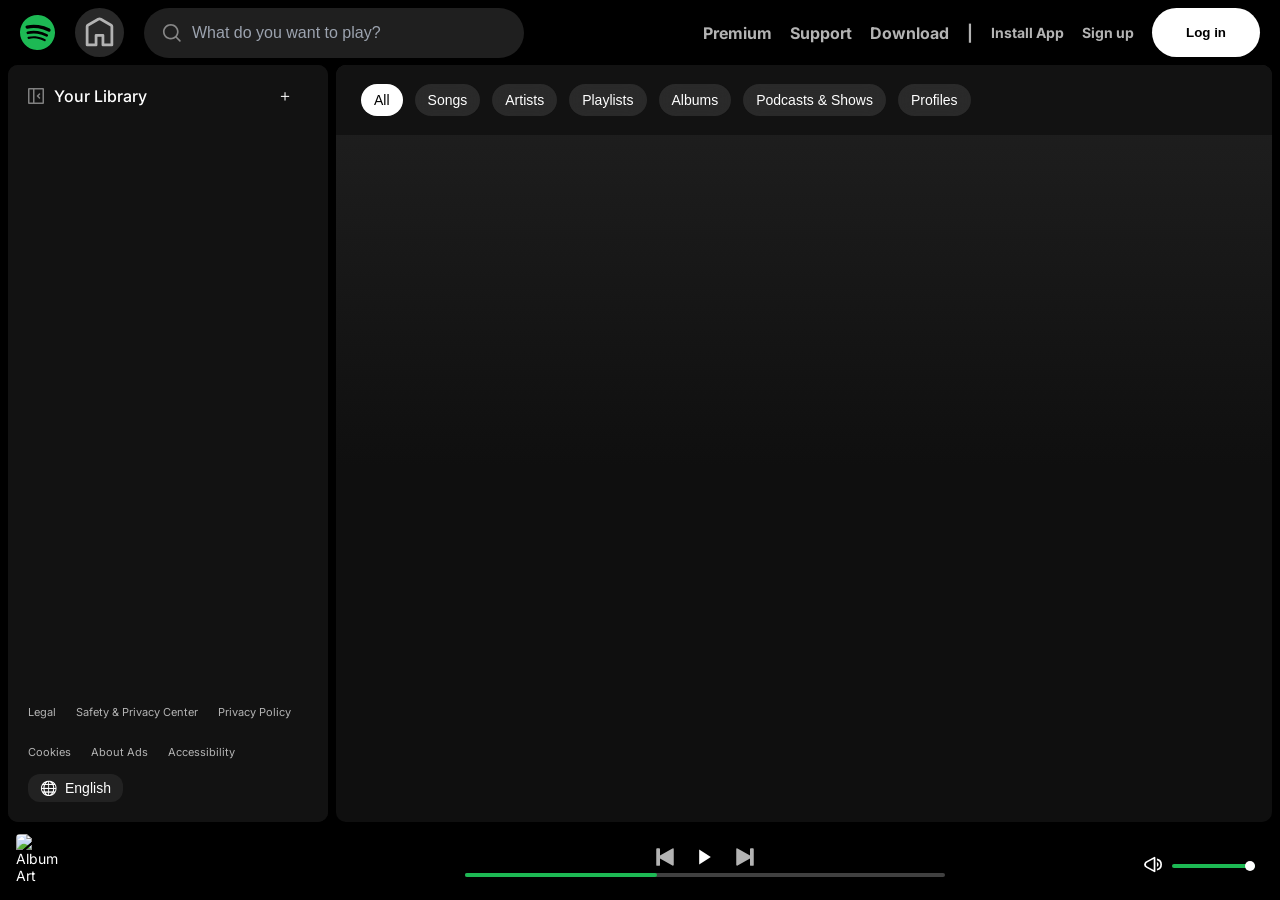
==== public/index.html @ 3671aa89 "add to public" ====
<!-- Testing GitHub commit -->
<!DOCTYPE html>
<html lang="en">

<head>
  <meta charset="UTF-8">
  <meta name="viewport" content="width=device-width, initial-scale=1.0">
  <title>Spotify - Web Player: Music for everyone</title>
  <link rel="stylesheet" href="style.css">
  <link rel="stylesheet" href="utility.css">
  <link href="https://fonts.googleapis.com/css2?family=Inter:wght@400;500;700&display=swap" rel="stylesheet">
</head>

<body>

  <nav class="nav">
    <div class="lnav">
      <img src="../images/logo.svg" alt="Logo" class="logo">

      <div class="icon-wrapper">
        <img src="../images/home.svg" alt="Home" class="home-icon">
      </div>

      <div class="search-container">
        <div class="searchbox">
          <img src="../images/search.svg" alt="Search Icon" class="search-icon">
          <input type="text" id="searchInput" class="search-bar" autocomplete="off"
            placeholder="What do you want to play?">
          <button id="clearButton" class="clear-button" style="display: none;">✖</button>
        </div>
      </div>
    </div>

    <div class="rnav">
      <ul>
        <li style="font-size: 16px;">Premium</li>
        <li style="font-size: 16px;">Support</li>
        <li style="font-size: 16px;">Download</li>
        <li style="font-size: 16px;">|</li>
        <li style="font-size: 14px;">Install App</li>
        <li style="font-size: 14px;">Sign up</li>
        <li><button class="log-in">Log in</button></li>
      </ul>
    </div>

  </nav>


  <div class="container">



    <div class="left" id="sidebar">

      <div class="library-header flex">
        <button id="toggleSidebar" class="hamburger-btn">
          <!-- <img src="library.svg" alt="Toggle" /> -->
        </button>
        <button class="plus-round" id="plusCollapsed">
          ＋
        </button>
        <p class="lib-title">Your Library</p>
        <span class="plus-icon">＋</span>
      </div>

      <div class="library">
        <ul>

        </ul>
      </div>
      <!-- <div class="box1 rounded">
      <h5 style="  font-weight: 700;font-size: 16px;">Create your first playlist</h5>
      <h6 style="  font-weight: 400;font-size: 14px;">It's easy, we'll help you</h6>
      <button class="create flex" style="font-weight: 700;font-size: 14px;">Create playlist</button>
    </div>
     <div class="box1 rounded">
      <h5 style="  font-weight: 700;font-size: 16px;">Let's find some podcasts to follow</h5>
      <h6 style="  font-weight: 400;font-size: 14px;">We'll keep you updated on new episodes</h6>
      <button class="browse flex" style="font-weight: 700;font-size: 14px;">Browse Podcast</button>
    </div> -->

      <footer class="footer">
        <ul class="footer-links">
          <li><a href="#">Legal</a></li>
          <li><a href="#">Safety & Privacy Center</a></li>
          <li><a href="#">Privacy Policy</a></li>
          <li><a href="#">Cookies</a></li>
          <li><a href="#">About Ads</a></li>
          <li><a href="#">Accessibility</a></li>
        </ul>

        <div class="footer-lang">
          <button class="lang-btn">
            <span class="e">🌐</span> English
          </button>
        </div>
      </footer>



    </div>
    <div class="right">
      <div class="header">
        <button class="hbtn active">All</button>
        <button class="hbtn">Songs</button>
        <button class="hbtn">Artists</button>
        <button class="hbtn">Playlists</button>
        <button class="hbtn">Albums</button>
        <button class="hbtn">Podcasts & Shows</button>
        <button class="hbtn">Profiles</button>
      </div>


      <!-- <div class="cards-wrapper"> -->
      <div class="cardscontent">
        <!-- Html part in js -->
      </div>
      <!-- </div> -->
    </div>
  </div>

  <div class="spotify-player">
    <div class="track-info">
      <img src="" alt="Album Art" class="cover" />
      <div class="track-text">
        <h4 style="color: white;"> </h4>
        <p> </p>
      </div>
    </div>

    <div class="player-controls">
      <div class="buttons">
        <img id="previous" src="../images/previous.svg" alt="">
        <img id="play" src="../images/pcontrol.svg" alt="">

        <img id="next" src="../images/next.svg" alt="">
      </div>
      <div class="progress-bar">
        <span class="current-time"></span>
        <div class="bar">
          <div class="progress"></div>
        </div>
        <span class="total-time"></span>
      </div>
    </div>

    <div class="volume-controls">
      <img src="../images/volume.svg" class="volume-icon" />
      <div class="volume-bar">
        <input type="range" class="volume">
      </div>
    </div>

  </div>

  <script src="1.js"></script>
  <script src="https://cdnjs.cloudflare.com/ajax/libs/jsmediatags/3.9.5/jsmediatags.min.js"></script>
</body>

</html>
---- public/style.css ----
/* nav responsive */
@media (max-width: 1030px) {

  .rnav,
  .log-in,
  .hamburger {
    display: none !important;
  }

  .nav {
    flex-wrap: wrap !important;
    justify-content: flex-start;
    gap: 12px;
    padding: 10px 16px;
  }

  .lnav {
    gap: 10px !important;
    align-items: center !important;
    flex-wrap: wrap !important;
  }

  .logo {
    width: 24px;
  }

  .home-icon {
    width: 25px !important;
    height: 25px !important;
  }

  .searchbox {
    width: 224px !important;
    padding: 4px 7px !important;
    border-radius: 20px !important;
  }

  .search-icon {
    width: 18px !important;
    height: 18px !important;
    margin-right: 8px !important;

  }

  .search-bar {
    font-size: 14px !important;
  }

  .clear-button {
    font-size: 15px !important;
  }
}

/* spotify-player responsive*/
@media (max-width: 800px) {
  .spotify-player {
    flex-direction: column;
    align-items: stretch;
    padding: 12px;
    gap: 16px;
  }

  .track-info {
    width: 180px !important;
    flex-direction: row;
    align-items: center;
    gap: 5px !important;
    font-size: 5px !important;
    word-break: break-all !important;
  }

  .cover {
    width: 40px !important;
    height: 40px !important;
  }

  .track-text h4 {
    font-size: 13px !important;
  }

  .track-text p {
    font-size: 11px !important;
  }

  .player-controls {
    /* width: 100% ; */
    align-items: center !important;
  }

  .buttons {
    gap: 16px !important;
  }

  .progress-bar {
    gap: 6px;
    font-size: 12px;
    width: 100%;
  }

  .volume-controls {
    width: 100%;
    justify-content: center;
    gap: 8px;
  }

  .volume-icon {
    width: 16px;
    height: 16px;
  }
}




/* right */
@media (max-width: 800px) {
  .header {
    flex-wrap: wrap;
    flex-direction: column;
    justify-content: center;
    display: flex;
    gap: 8px !important;
    padding: 10px !important;
    overflow: auto;
  }

  .cardscontent {
    display: flex;
    flex-wrap: wrap;
    /* justify-content: center; */
    padding: 0px;
    height: 100vh;

  }


  .card {
    width: 100%;
    max-width: 300px;
    max-height: 300px;
    height: auto;
  }

  .card .poster {
    width: 100%;
    height: auto;
  }
}

@media (max-width: 720px) {
  .volume-controls {
    display: none !important;
  }

}


* {
  margin: 0;
  padding: 0;
  box-sizing: border-box;
}

html,
body {
  height: 100%;
  font-family: 'Inter', 'Manrope', sans-serif;
  background-color: rgb(0, 0, 0);
  min-width: 360px;
}

/* Navbar */
.nav {
  position: fixed;
  top: 0;
  left: 0;
  right: 0;
  height: 65px;
  background-color: black;
  color: white;
  display: flex;
  justify-content: space-between;
  align-items: center;
  padding: 0px 20px;
  z-index: 1000;
  display: flex;
  overflow: hidden;
}



/* Left Nav */
.lnav {
  display: flex;
  align-items: center;
  gap: 20px;
}

.logo {
  width: 35px;
}

/* Home Icon */
.icon-wrapper {
  background-color: #282828;
  border-radius: 50%;
  padding: 8px;
  display: flex;
  justify-content: center;
  align-items: center;
  cursor: pointer;
}

.icon-wrapper:hover {
  background-color: rgba(229, 226, 226, 0.2);
}

.home-icon {
  width: 33px;
  height: 33px;
}

/* Search Bar */
.search-container {
  display: flex;
  align-items: center;
}

.searchbox {
  display: flex;
  align-items: center;
  background-color: #1f1f1f;
  border: 2px solid transparent;
  border-radius: 50px;
  padding: 6px 16px;
  width: 380px;
  transition: all 0.3s ease;
  position: relative;
}

.searchbox:hover {
  background-color: #3a3a3a;
}

.searchbox:focus-within {
  border-color: white;
}

.search-icon {
  width: 20px;
  height: 20px;
  margin-right: 10px;
  opacity: 0.7;
}

.search-bar {
  flex: 1;
  background: transparent;
  border: none;
  outline: none;
  color: white;
  font-size: 16px;
  padding: 8px 0;

}

.search-bar::placeholder {
  color: #9ca3af;
}

/* Clear Button (x) */
.clear-button {
  background: none;
  border: none;
  color: #b1b1b1;
  font-size: 18px;
  cursor: pointer;
  transition: color 0.2s ease;
}

.clear-button:hover {
  color: white;
}

/* Right Nav */
.rnav ul {
  display: flex;
  align-items: center;
  list-style: none;
  gap: 18px;
  font-size: 16px;
  color: #b3b3b3;
  font-weight: 700;
}

.rnav ul li {
  cursor: pointer;
}

.rnav ul li:hover {
  color: white;
}

/* Login Button */
.log-in {
  background-color: white;
  color: black;
  border: none;
  border-radius: 200px;
  padding: 17px 34px;
  font-weight: bold;
  cursor: pointer;
}

.log-in:hover {
  background-color: #f0f0f0;
}

/* Main Container below navbar */
.container {
  display: flex;
  gap: 8px;
  margin-left: 8px;
  margin-right: 8px;
  height: calc(100% - 143px);
  margin-top: 65px;
  /* Push below navbar */
  margin-bottom: 72px;
  position: fixed;
  width: calc(100% - 16px);
}

/* Left Sidebar */
.left {
  width: 320px;
  background-color: #121212;
  color: white;
  border-radius: 10px;
  position: relative;
  transition: width 0.3s ease;
  display: flex;
  flex-direction: column;
  transition: background-color 0.3s ease;
  /* overflow: hidden; */
  overflow-x: hidden;
  height: 100%;
  max-height: 100%;
}



.box1 {
  display: flex;
  flex-direction: column;
  gap: 8px;
  background-color: #1f1f1f;
  padding: 20px;
  height: 135px;

}


.create {
  background-color: white;
  color: black;
  border: none;
  border-radius: 200px;
  padding: 8px;
  font-weight: bold;
  cursor: pointer;
  align-items: center;
  justify-content: center;
  width: 125px;
  margin-top: 10px;
}

.browse {
  background-color: white;
  color: black;
  border: none;
  border-radius: 200px;
  padding: 8px;
  font-weight: bold;
  cursor: pointer;
  align-items: center;
  justify-content: center;
  width: 138px;
  margin-top: 10px;
}

.box2 {
  display: flex;
  flex-wrap: wrap;
  gap: 25px;
  background-color: #1f1f1f;
  padding: 8px;
  height: 130px;
}

.footer {
  background-color: #121212;
  color: #b3b3b3;
  padding: 20px 20px;
  position: absolute;
  bottom: 0;
  z-index: 5;


}


.footer-links {
  list-style: none;
  display: flex;
  flex-wrap: wrap;
  gap: 20px;
  margin-bottom: 40px;
}

.footer-links li a {
  text-decoration: none;
  color: rgb(179, 179, 179);
  font-size: 11px;
  font-weight: 400;
}

.footer-links li a:hover {
  text-decoration: none;
  color: white;
}

.footer-lang {
  display: flex;
  justify-content: flex-start;
}

.lang-btn {
  background-color: transparent;
  border: 1px solid #b3b3b3;
  border-radius: 999px;
  color: white;
  padding: 8px 18px;
  font-size: 14px;
  display: flex;
  align-items: center;
  gap: 8px;
  cursor: pointer;

}

.e {
  filter: brightness(0) invert(1);
}

.lang-btn:hover {
  border-color: white;
}

.right {
  flex: 1;
  background: linear-gradient(to bottom, #202020 0%, #202020 2.5%, #0f0f0f 100%);
  color: black;
  overflow: auto;
  position: relative;
  border-radius: 10px;
  background: linear-gradient(to bottom, #202020 0px, #202020 10px, #0f0f0f 400px, #0f0f0f 100%);



}

.header {
  margin: 0;
  display: flex;
  gap: 12px;
  background: #121212;
  padding: 10px 25px;
  position: sticky;
  top: 0;
  width: 100%;
  z-index: 10;
  height: 70px;
  max-height: 70.5px;
  align-items: center;
  box-sizing: border-box;

}

.hbtn {
  padding: 8px 13px;
  border: none;
  border-radius: 999px;
  background-color: rgba(255, 255, 255, 0.1);
  color: white;
  font-size: 14px;
  font-weight: 100;
  cursor: pointer;
  transition: background-color 0.2s ease, color 0.2s ease;
  backdrop-filter: blur(10px);
  max-height: 48px;
}

.hbtn.active {
  background-color: white;
  color: black;
}

.hbtn:hover:not(.active) {
  background-color: rgba(255, 255, 255, 0.2);
}

/* 
.cards-wrapper  {
  display: flex;
  justify-content: center; 
  padding: 5px 14px;
  background: linear-gradient(to bottom, #202020 0px, #202020 10px, #0f0f0f 400px, #0f0f0f 100%);
} */


.cardscontent {

  padding: 30px;
  padding-left: 50px;
  display: flex;
  flex-wrap: wrap;
  overflow-y: auto;
  max-height: 100vh;
}

.card {
  padding-bottom: 100px;
  width: 177px;
  height: 250px;
  border-radius: 7px;
  position: relative;
  transition: all .9s;
  color: white;
  background-color: transparent;
  font-weight: 400;
  cursor: pointer;
}

/* /////////////////////////////////////////////////////////////////////////////////////////////////////////////// */

/* /////////////////////////////////////////////////////////////////////////////////////////////////////////////// */
.card p {
  font-size: 14px;
  color: #B3B3B3;
  margin-top: -7px;
}

.card>* {
  padding: 11px;
}

.image-wrapper {
  position: relative;
  overflow: hidden;
}

.img-wrapper .poster {
  width: 155px;
  height: 155px;
  display: block;
  object-fit: cover;
  border-radius: 6px;
  transition: box-shadow 0.3s ease;
  position: relative;
  --shadow-color: hsl(0deg 0% 0% / 0.3);
  filter: drop-shadow(1px 2px 8px var(--shadow-color));
}

.img-wrapper:hover .poster {

  transition: box-shadow 0.3s ease;
}


.card:hover {
  background: linear-gradient(to top, #1F1F1F, #1D1D1D);
  transition: all .9s;
}



/* Play button style */
.play-button {
  position: absolute;
  bottom: 90px;
  right: 18px;
  background-color: #1DB954;
  border: none;
  border-radius: 50%;
  width: 48px;
  height: 48px;
  display: flex;
  align-items: center;
  justify-content: center;
  transform: translateY(5px);
  opacity: 0;
  transition: transform 0.75s cubic-bezier(0.34, 1.56, 0.64, 1),
    background-color 0.3s ease,
    box-shadow 0.3s ease;
  box-shadow: 0 8px 20px rgba(0, 0, 0, 0.4);
  will-change: transform;
  transform-origin: center;
  cursor: pointer;
}

.play-button img {
  width: 24px;
  height: 24px;
  transition: transform 0.25s ease;
  pointer-events: none;
  /* Prevents the image from blocking hover */
  cursor: pointer
}


/* Hover on card shows button */
.card:hover .play-button {
  transform: translateY(0);
  opacity: 1;
}

/* Button hover effect */
.play-button:hover {
  background-color: #3BE476;
  transform: scale(1.02);
  box-shadow: 0 12px 30px rgba(0, 0, 0, 0.55);

}

/* ////////////////////////////////////////////////////////////////////////////////////////////////////////////// */

.spotify-player {
  display: flex;
  flex-direction: row;
  justify-content: space-between;
  align-items: center;
  flex-wrap: wrap;
  padding: 10px 16px;
  background-color: #000;
  color: white;
  position: fixed;
  bottom: 0;
  left: 0;
  right: 0;
  height: auto;
  gap: 10px;
  font-size: 14px;
}

/* Track Info */
.track-info {
  display: flex;
  align-items: center;
  gap: 15px;
  width: 250px;

}

.cover {
  width: 56px;
  height: 56px;
  object-fit: cover;
  border-radius: 4px;
}

.track-text {
  display: flex;
  flex-direction: column;
  gap: 4px;

}

.track-text h4 {
  margin: 0;
  font-size: 14px;
  font-weight: 500;
}

.track-text p {
  margin: 0;
  font-size: 12px;
  color: #b3b3b3;
}

/* Player Controls */
.player-controls {
  display: flex;
  flex-direction: column;
  align-items: center;
  width: 40%;
}

.buttons {
  display: flex;
  gap: 20px;
  margin-bottom: 6px;
}

/* .b {
  background: none;
  border: none;
  cursor: pointer;
  width: 24px;
  height: 24px;
  opacity: 0.8;
  background-size: contain;
  background-repeat: no-repeat;
} */


#play {
  width: 20px;
  height: 20px;
  cursor: pointer;
}

/* #pcontrol{
  width: 30px;
  height: 30px;
  cursor: pointer
} */

#previous {
  width: 20px;
  height: 20px;
  cursor: pointer;
}

#next {
  width: 20px;
  height: 20px;
  cursor: pointer;
}




.b:hover {
  opacity: 1;
}

.progress-bar {
  display: flex;
  align-items: center;
  gap: 10px;
  width: 100%;
}

.current-time,
.total-time {
  font-size: 12px;
  color: #b3b3b3;
}

.bar {
  flex: 1;
  height: 4px;
  background-color: #404040;
  border-radius: 2px;
  position: relative;
}

.progress {
  width: 40%;
  /* Static for now */
  height: 100%;
  background-color: #1db954;
  border-radius: 2px;
}

/* Volume Control */
.volume-controls {
  display: flex;
  align-items: center;
  gap: 10px;
  width: 120px;
  right: 10px;
}

.volume-icon {
  width: 22px;
  height: 22px;
  filter: brightness(0) invert(1);
  padding-top: 4.5px;
}

/* .volume-bar {
  
  flex: 1;
  height: 4px;
  background-color: #404040;
  border-radius: 2px;
  position: relative;
}  */

.volume {
  width: 90%;
  height: 4px;
  appearance: none;
  background: linear-gradient(to right, #1db954 50%, #535353 50%);
  border-radius: 2px;
  outline: none;
}

.volume::-webkit-slider-thumb {
  appearance: none;
  width: 10px;
  height: 10px;
  background: white;
  border-radius: 50%;
  cursor: pointer;
  border: none;
}

/* ////////////////////////////////////////////////// Library List  /////////////////////////////////// */


.library {
  flex: 1;
  overflow-y: auto;
  padding-bottom: 100px;
  box-sizing: border-box;
  list-style-type: none;
  padding: 6px;
  padding-bottom: 100px;
  height: 100vh;
}



.library ul {
  display: flex;
  flex-direction: column;
  gap: 0px;
  cursor: pointer;
  height: auto;
  overflow-x: hidden;


}

.library ul li {
  width: 100%;
  height: 62px;
  padding: 8px;
  display: flex;
  border-radius: 5px;
  align-items: center;
}



.library ul li:hover {
  background-color: #1F1F1F;
}

.li-poster {
  width: 48px;
  height: 48px;
  border-radius: 8%;
  object-fit: cover;
  display: block;
}



.s1 {
  position: relative;
  width: 48px;
  height: 48px;
  flex-shrink: 0;
  overflow: hidden;
  cursor: pointer;
}



.library li span {
  padding: 0px 20px;
  display: flex;
  flex-direction: column;
  justify-content: center;
  gap: 4px;
  transition: opacity 0.3s ease;
  /* for collapsed sidebar */
  white-space: nowrap;
  overflow: hidden;
  text-overflow: ellipsis;
}

.left.collapsed .library li span {
  display: none;
}

.left.collapsed .library ul li {
  justify-content: center;
  padding: 19px 0;
}

.stitle {
  font-size: 15px;
  font-weight: 500;
  color: white;
  margin: 0;
}

.artist {
  font-size: 13px;
  font-weight: 400;
  color: #AFAFAF;
  margin: 0;
}

/* Play button container */
.Click-play {
  position: absolute;
  top: 50%;
  left: 50%;
  transform: translate(-50%, -50%) scale(0.9);
  width: 22px;
  height: 22px;
  border-radius: 50%;
  display: flex;
  align-items: center;
  justify-content: center;
  border: none;
  padding: 0;
  opacity: 0;
  cursor: pointer;
  transition: opacity 0.3s ease, transform 0.3s ease;
  z-index: 1;
  overflow: hidden;
  /* pointer-events: none; */
  /* Makes only the button clickable, not the image itself */
}

.s1 button {
  all: unset;
  /* Removes all default button styling */
  position: absolute;
  inset: 0;
}

/* Play icon inside */
.Click-play img {
  width: 16px;
  height: 16px;
  cursor: pointer
}

/* Show button on hover */
.s1:hover .Click-play,
.library li:hover .Click-play {
  opacity: 1;
  transform: translate(-50%, -50%) scale(1.1);
}

/* Remove focus dot or glow */
.Click-play:focus {
  outline: none;
}

.library li:hover .li-poster {
  opacity: 0.60;
}



/* hamburger sidebar */


.left.collapsed {
  width: 76px;
  background-color: #101010;
}

.library-header {
  display: flex;
  align-items: center;
  padding: 20px;
  gap: 10px;
  background-color: #121212;
  transition: box-shadow 0.2s;
  width: 100%;
  position: sticky;

}



.library-header p {
  white-space: nowrap;
  margin: 0;
  color: white;
  font-size: 16px;
  font-weight: 500;
  /* padding-left: 10px;      */
}


.shadow-bottom {

  box-shadow: 0 6px 10px rgba(0, 0, 0, .6);
}



.hamburger-btn {
  background: none;
  width: 16px;
  height: 16px;
  background-image: url('../images/library.svg');
  background-size: contain;
  border: none;
  cursor: pointer;
  padding: 6px;
}

.hamburger-btn img {
  width: 30px;
  height: 30px;
}

.plus-icon {
  width: auto;
  padding-left: 120px;
}

.left.collapsed .lib-title,
.left.collapsed .plus-icon,
.left.collapsed .footer {
  display: none;
}

.footer {

  font-size: 12px;
  background-color: #121212;
  color: #b3b3b3;
  padding: 20px 20px;
  flex-shrink: 0;
  position: relative;
  margin-top: auto;

}

.footer-links {
  list-style: none;
  padding: 0;
  margin-bottom: 10px;
}

.footer-links li {
  margin-bottom: 5px;
}

.footer-links a {
  color: #aaa;
  text-decoration: none;
}

.footer-lang .lang-btn {
  background-color: #222;
  color: #fff;
  padding: 6px 12px;
  border: none;
  border-radius: 12px;
  cursor: pointer;
}


/* ////////////////////////////////////////////////////////////// */

/* Round + button under hamburger */
.plus-round {
  background-color: #2a2a2a;
  border: none;
  color: white;
  font-size: 24px;
  border-radius: 50%;
  width: 48px;
  height: 48px;
  margin: 0px 12px 0px 12px;
  display: none;
  align-items: center;
  justify-content: center;
  cursor: pointer;
  padding: 0px;


}

/* Show + only in collapsed state */
.left.collapsed .plus-round {
  display: flex;

}

.left.collapsed .library-header {
  display: flex;
  flex-direction: column;
}


.left.collapsed .hamburger-btn {
  background-image: url('../images/lib.svg');
  width: 23px;
  height: 23px;
}

.left.collapsed .hamburger-btn:hover {
  background-image: url('../images/library1.svg');
  width: 23px;
  height: 23px;
}


/* Align posters with equal padding on both sides */
.poster-list {
  padding-left: 12px;
  padding-right: 12px;
  display: flex;
  flex-direction: column;
  gap: 12px;
  align-items: center;
}

.poster-list li {
  width: 52px;
  height: 52px;
  border-radius: 8px;
  overflow: hidden;
}

.poster-list img {
  width: 100%;
  height: 100%;
  border-radius: 8px;
  object-fit: cover;
  padding-left: 5px;
  padding-right: 5px;
}
---- public/utility.css ----
.flex{
    display: flex;
}
.justify-content{
    justify-content: center;
}
.border{
    border: 2px solid black;
    margin: 3px;
}
.item-center{
    align-items: center;
}

.invert{
    filter: invert(1)
}

.rounded{
    border-radius: 8px;
}
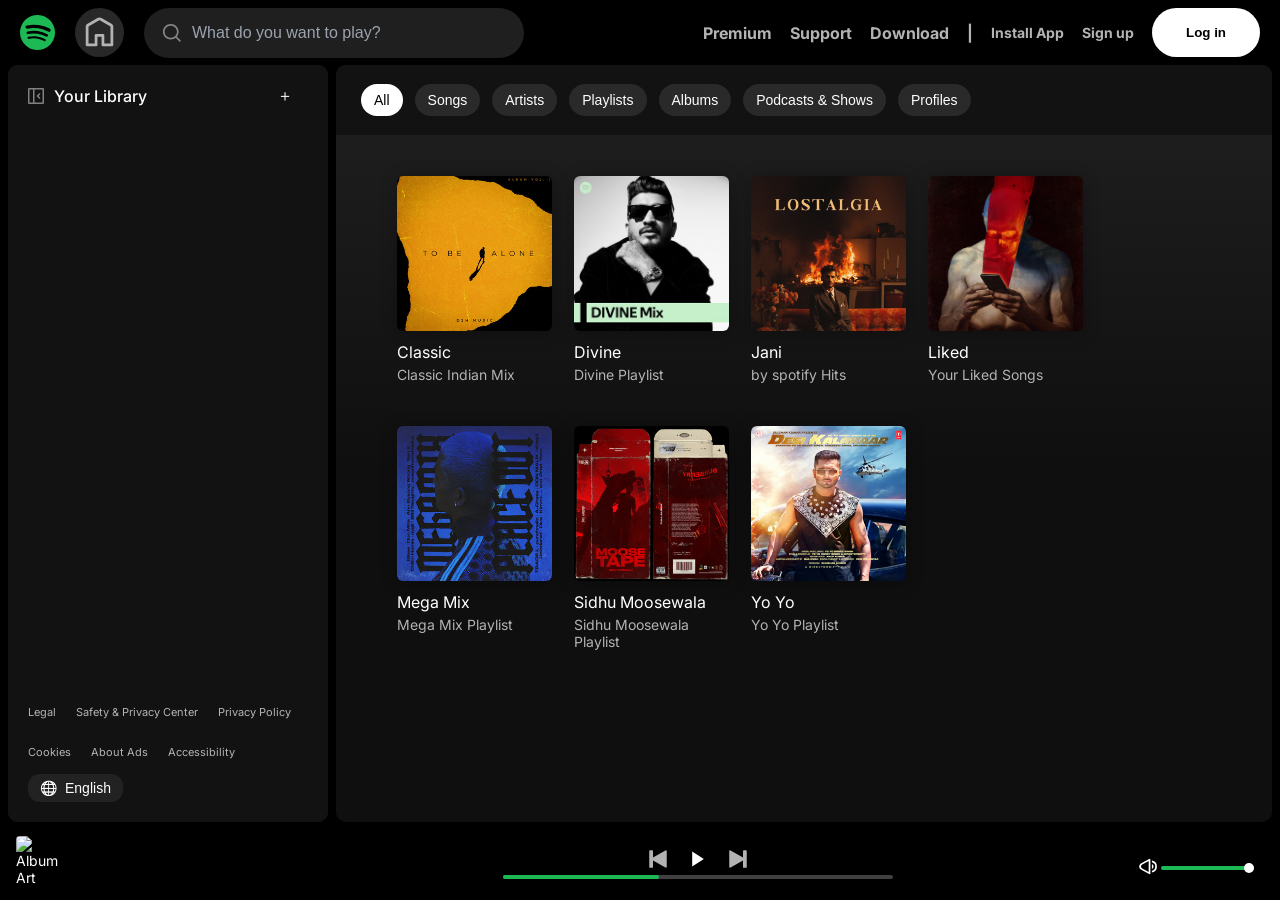
==== commit d3bbc4c4: "V2 update added new feature, auto playing, spacing, file paths, song info marquee animation" ====
--- a/public/index.html
+++ b/public/index.html
@@ -15,15 +15,15 @@
 
   <nav class="nav">
     <div class="lnav">
-      <img src="../images/logo.svg" alt="Logo" class="logo">
+      <img src="./images/logo.svg" alt="Logo" class="logo">
 
       <div class="icon-wrapper">
-        <img src="../images/home.svg" alt="Home" class="home-icon">
+        <img src="./images/home.svg" alt="Home" class="home-icon">
       </div>
 
       <div class="search-container">
         <div class="searchbox">
-          <img src="../images/search.svg" alt="Search Icon" class="search-icon">
+          <img src="./images/search.svg" alt="Search Icon" class="search-icon">
           <input type="text" id="searchInput" class="search-bar" autocomplete="off"
             placeholder="What do you want to play?">
           <button id="clearButton" class="clear-button" style="display: none;">✖</button>
@@ -130,10 +130,9 @@
 
     <div class="player-controls">
       <div class="buttons">
-        <img id="previous" src="../images/previous.svg" alt="">
-        <img id="play" src="../images/pcontrol.svg" alt="">
-
-        <img id="next" src="../images/next.svg" alt="">
+        <img id="previous" src="./images/previous.svg" alt="Previous">
+        <img id="play" src="./images/pcontrol.svg" alt="Play/Pause">
+        <img id="next" src="./images/next.svg" alt="Next">
       </div>
       <div class="progress-bar">
         <span class="current-time"></span>
@@ -145,7 +144,7 @@
     </div>
 
     <div class="volume-controls">
-      <img src="../images/volume.svg" class="volume-icon" />
+      <img src="./images/volume.svg" class="volume-icon" alt="Volume" />
       <div class="volume-bar">
         <input type="range" class="volume">
       </div>
--- a/public/style.css
+++ b/public/style.css
@@ -639,8 +639,7 @@
   flex-direction: row;
   justify-content: space-between;
   align-items: center;
-  flex-wrap: wrap;
-  padding: 10px 16px;
+  padding: 8px 16px;
   background-color: #000;
   color: white;
   position: fixed;
@@ -648,7 +647,6 @@
   left: 0;
   right: 0;
   height: auto;
-  gap: 10px;
   font-size: 14px;
 }
 
@@ -656,9 +654,11 @@
 .track-info {
   display: flex;
   align-items: center;
-  gap: 15px;
-  width: 250px;
-
+  gap: 12px;
+  min-width: 250px;
+  max-width: 350px;
+  flex: 1;
+  overflow: hidden;
 }
 
 .cover {
@@ -666,33 +666,104 @@
   height: 56px;
   object-fit: cover;
   border-radius: 4px;
+  flex-shrink: 0;
 }
 
 .track-text {
   display: flex;
   flex-direction: column;
   gap: 4px;
-
+  min-width: 0;
+  width: 100%;
+}
+
+.track-text h4,
+.track-text p {
+  margin: 0;
+  white-space: nowrap;
+  overflow: hidden;
+  text-overflow: ellipsis;
+  width: 100%;
+  transition: all 0.3s ease;
 }
 
 .track-text h4 {
-  margin: 0;
   font-size: 14px;
   font-weight: 500;
+  color: white;
 }
 
 .track-text p {
-  margin: 0;
   font-size: 12px;
   color: #b3b3b3;
 }
 
+/* Track text styles */
+.track-text {
+  position: relative;
+  overflow: hidden;
+  flex: 1;
+  min-width: 0;
+}
+
+.track-text h4,
+.track-text p {
+  position: relative;
+  display: block;
+  width: 100%;
+  white-space: nowrap;
+  overflow: hidden;
+  text-overflow: ellipsis;
+  transition: all 0.3s ease;
+  will-change: transform;
+  padding: 0 20px;
+  margin: 0 -20px;
+}
+
+/* No hover effects - keep text as is */
+.track-text h4:hover,
+.track-text p:hover {
+  /* No hover effects */
+}
+
+/* Marquee animation for long text */
+.track-text h4.marquee,
+.track-text p.marquee {
+  display: inline-block;
+  padding-right: 20px;
+  position: relative;
+  background: none;
+}
+
+.track-text h4.marquee:hover,
+.track-text p.marquee:hover {
+  animation: marquee 8s linear infinite;
+  animation-play-state: running;
+  text-overflow: clip;
+  overflow: visible;
+  display: inline-block;
+  transform: translateX(0);
+}
+
+@keyframes marquee {
+  0% {
+    transform: translateX(0);
+  }
+  100% {
+    transform: translateX(calc(-100% + 180px));
+  }
+}
+
 /* Player Controls */
 .player-controls {
   display: flex;
   flex-direction: column;
   align-items: center;
   width: 40%;
+  min-width: 500px;
+  margin: 0 auto 0 0;
+  position: relative;
+  left: 82px;
 }
 
 .buttons {
@@ -749,16 +820,22 @@
   align-items: center;
   gap: 10px;
   width: 100%;
+  min-width: 0;
 }
 
 .current-time,
 .total-time {
   font-size: 12px;
   color: #b3b3b3;
+  min-width: 45px;
+  text-align: center;
+  font-variant-numeric: tabular-nums;
+  flex-shrink: 0;
 }
 
 .bar {
   flex: 1;
+  min-width: 0;
   height: 4px;
   background-color: #404040;
   border-radius: 2px;
@@ -767,19 +844,20 @@
 
 .progress {
   width: 40%;
-  /* Static for now */
   height: 100%;
   background-color: #1db954;
   border-radius: 2px;
+  transition: width 0.1s linear;
 }
 
 /* Volume Control */
 .volume-controls {
   display: flex;
   align-items: center;
-  gap: 10px;
-  width: 120px;
-  right: 10px;
+  gap: 4px;
+  width: 125px;
+  min-width: 125px;
+  justify-content: flex-end;
 }
 
 .volume-icon {
@@ -1014,7 +1092,7 @@
   background: none;
   width: 16px;
   height: 16px;
-  background-image: url('../images/library.svg');
+  background-image: url('./images/library.svg');
   background-size: contain;
   border: none;
   cursor: pointer;
@@ -1108,13 +1186,13 @@
 
 
 .left.collapsed .hamburger-btn {
-  background-image: url('../images/lib.svg');
+  background-image: url('./images/lib.svg');
   width: 23px;
   height: 23px;
 }
 
 .left.collapsed .hamburger-btn:hover {
-  background-image: url('../images/library1.svg');
+  background-image: url('./images/library1.svg');
   width: 23px;
   height: 23px;
 }
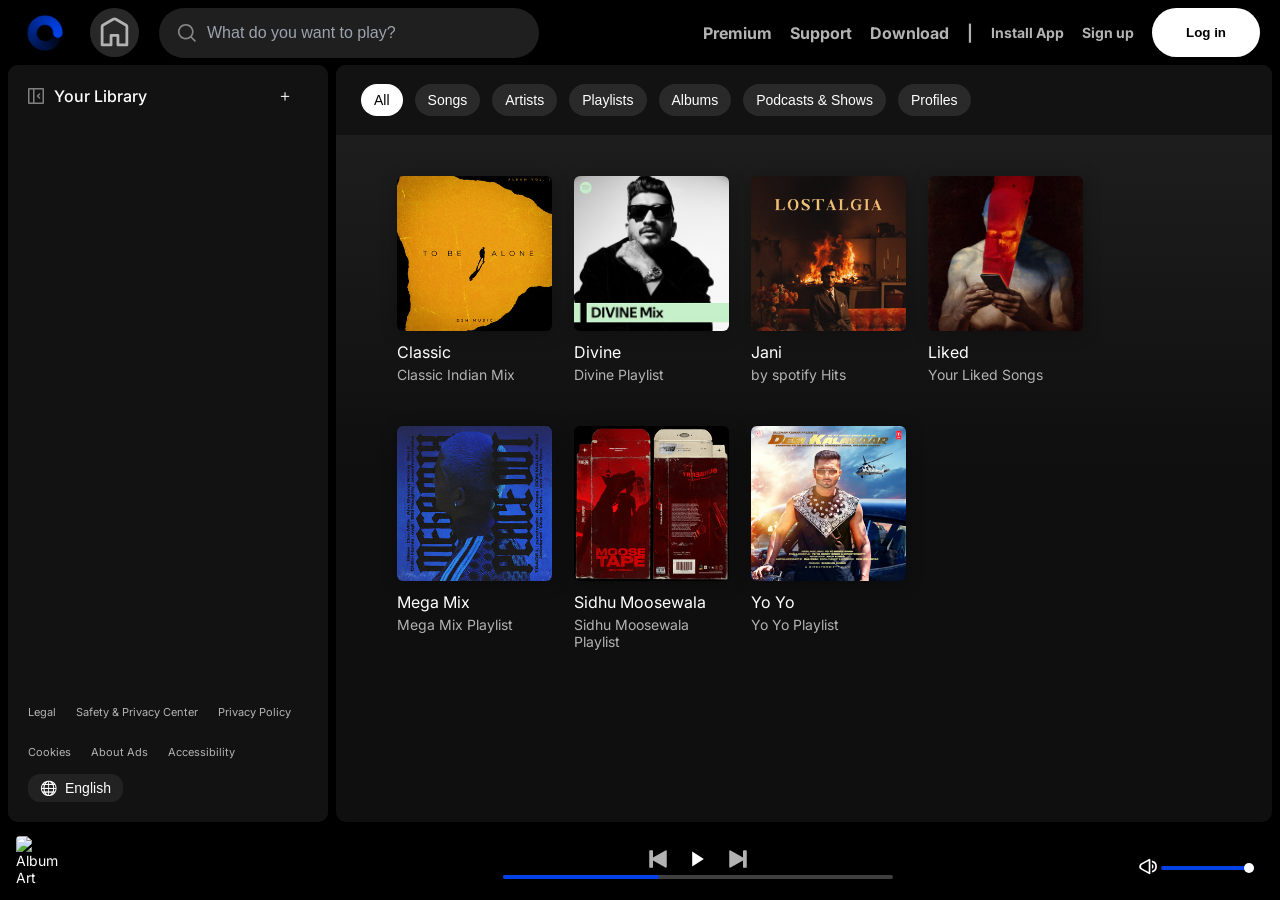
==== commit 4682bed7: "Logo &  Theme modification" ====
--- a/public/index.html
+++ b/public/index.html
@@ -15,7 +15,7 @@
 
   <nav class="nav">
     <div class="lnav">
-      <img src="./images/logo.svg" alt="Logo" class="logo">
+      <img class="logo" src="./images/logo1.png" alt="Logo" style="object-fit: contain; width: 50px; height: 50px;">
 
       <div class="icon-wrapper">
         <img src="./images/home.svg" alt="Home" class="home-icon">
--- a/public/style.css
+++ b/public/style.css
@@ -589,7 +589,7 @@
   position: absolute;
   bottom: 90px;
   right: 18px;
-  background-color: #1DB954;
+  background-color: #0241E4;
   border: none;
   border-radius: 50%;
   width: 48px;
@@ -626,7 +626,7 @@
 
 /* Button hover effect */
 .play-button:hover {
-  background-color: #3BE476;
+  background-color: #225ef7;
   transform: scale(1.02);
   box-shadow: 0 12px 30px rgba(0, 0, 0, 0.55);
 
@@ -845,7 +845,7 @@
 .progress {
   width: 40%;
   height: 100%;
-  background-color: #1db954;
+  background-color: #0241E4;
   border-radius: 2px;
   transition: width 0.1s linear;
 }
@@ -880,7 +880,7 @@
   width: 90%;
   height: 4px;
   appearance: none;
-  background: linear-gradient(to right, #1db954 50%, #535353 50%);
+  background: linear-gradient(to right, #0241E4 50%, #535353 50%);
   border-radius: 2px;
   outline: none;
 }
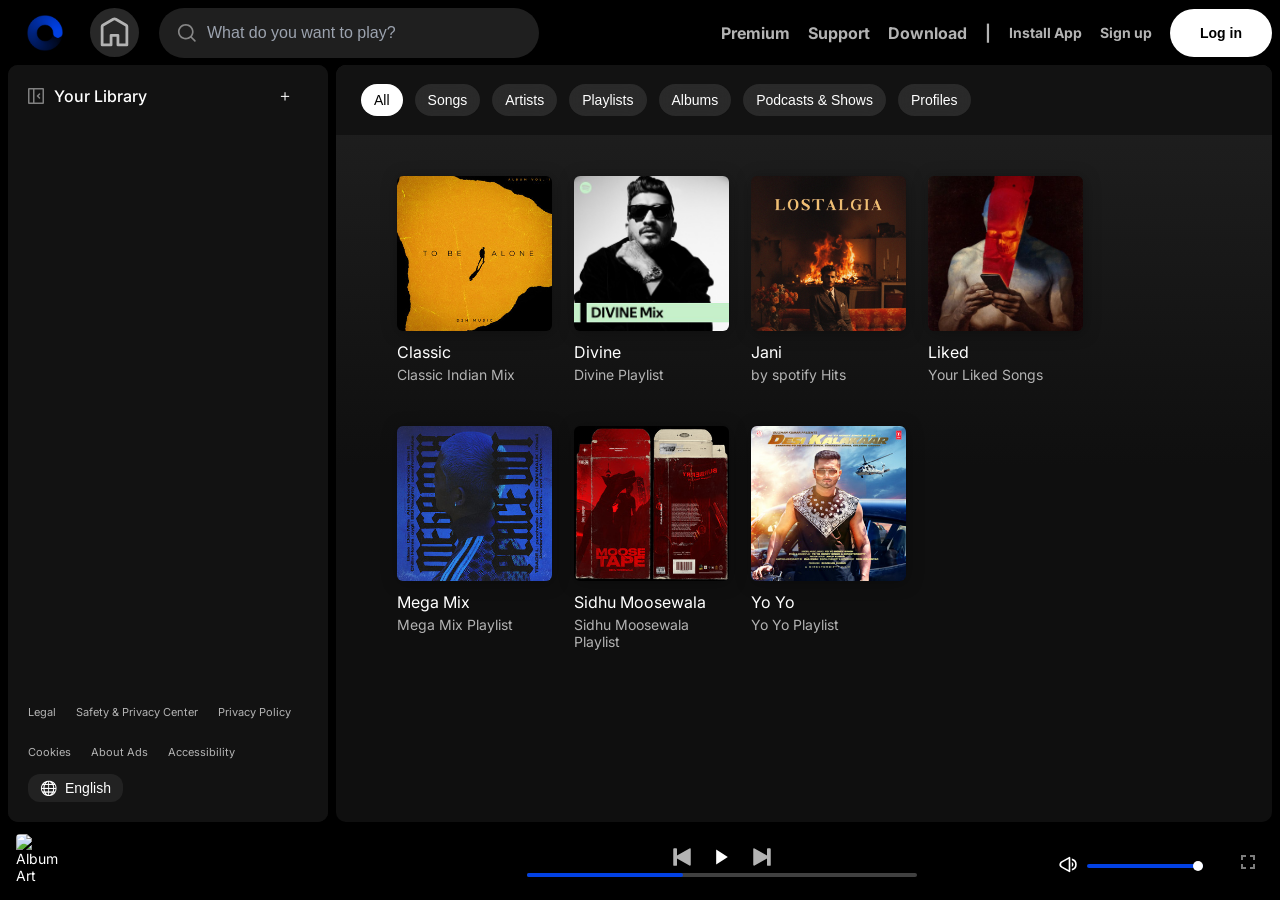
==== commit 88fcd040: "V3 update New Feature:  Large screen(Maximise/Minimise) Mobile and Desktop overlay screen." ====
--- a/public/index.html
+++ b/public/index.html
@@ -1,14 +1,16 @@
-<!-- Testing GitHub commit -->
 <!DOCTYPE html>
 <html lang="en">
 
 <head>
   <meta charset="UTF-8">
   <meta name="viewport" content="width=device-width, initial-scale=1.0">
-  <title>Spotify - Web Player: Music for everyone</title>
+  <title>Nada - Music That Moves You</title>
+  <meta name="description" content="Nada – Where Sound Becomes Energy. Discover music that moves your soul through rhythm, vibration, and pure energy.">
+  
   <link rel="stylesheet" href="style.css">
   <link rel="stylesheet" href="utility.css">
   <link href="https://fonts.googleapis.com/css2?family=Inter:wght@400;500;700&display=swap" rel="stylesheet">
+  <link rel="icon" type="image/png" href="./images/logo1.png">
 </head>
 
 <body>
@@ -119,7 +121,7 @@
     </div>
   </div>
 
-  <div class="spotify-player">
+  <div class="nada-player">
     <div class="track-info">
       <img src="" alt="Album Art" class="cover" />
       <div class="track-text">
@@ -152,7 +154,44 @@
 
   </div>
 
+  <!-- Mobile Player Overlay -->
+  <div class="mobile-player-overlay">
+    <div class="overlay-content">
+      <div class="overlay-cover-container">
+        <img src="" alt="Album Art" class="overlay-cover">
+      </div>
+      
+      <div class="overlay-track-info">
+        <h3 class="overlay-track-title">Track Title</h3>
+        <div class="overlay-track-artist">Artist Name</div>
+      </div>
+      
+      <div class="overlay-progress-container">
+        <div class="overlay-progress-bar">
+          <div class="overlay-progress"></div>
+        </div>
+        <div class="overlay-time-display">
+          <span class="overlay-current-time">0:00</span>
+          <span class="overlay-total-time">0:00</span>
+        </div>
+      </div>
+      
+      <div class="overlay-controls">
+        <button class="overlay-control-btn" id="overlay-previous">
+          <img src="./images/previous.svg" alt="Previous">
+        </button>
+        <button class="overlay-control-btn" id="overlay-play">
+          <img src="./images/pcontrol.svg" alt="Play/Pause">
+        </button>
+        <button class="overlay-control-btn" id="overlay-next">
+          <img src="./images/next.svg" alt="Next">
+        </button>
+      </div>
+    </div>
+  </div>
+
   <script src="1.js"></script>
+  <script src="player.js"></script>
   <script src="https://cdnjs.cloudflare.com/ajax/libs/jsmediatags/3.9.5/jsmediatags.min.js"></script>
 </body>
 
--- a/public/style.css
+++ b/public/style.css
@@ -51,61 +51,658 @@
   }
 }
 
-/* spotify-player responsive*/
-@media (max-width: 800px) {
-  .spotify-player {
+/* Mobile & Tablet Player (up to 1279px) */
+@media (max-width: 1279px) {
+  .nada-player {
+    display: flex;
+    align-items: center;
+    padding: 8px 16px;
+    height: 72px;
+    background: #000;
+    border-top: none; /* Removed top border completely */
+    position: fixed;
+    bottom: 0;
+    left: 0;
+    right: 0;
+    z-index: 1000;
+  }
+
+  /* Hide all controls in mini player except what we want */
+  .nada-player:not(.fullscreen) .player-controls,
+  .nada-player:not(.fullscreen) .volume-controls,
+  .nada-player:not(.fullscreen) .progress-container,
+  .nada-player:not(.fullscreen) .maximize-btn {
+    display: none !important;
+  }
+
+  /* Track info - left side */
+  .track-info {
+    display: flex;
+    align-items: center;
+    flex: 1;
+    min-width: 0;
+    gap: 12px;
+    overflow: hidden;
+  }
+
+  .cover {
+    width: 48px !important;
+    height: 48px !important;
+    border-radius: 4px;
+    flex-shrink: 0;
+  }
+
+  .track-text {
+    min-width: 0;
+    flex: 1;
+    overflow: hidden;
+  }
+
+  .track-text h4 {
+    font-size: 14px !important;
+    white-space: nowrap;
+    overflow: hidden;
+    text-overflow: ellipsis;
+    margin: 0;
+    color: white;
+  }
+
+  .track-text p {
+    font-size: 12px !important;
+    white-space: nowrap;
+    overflow: hidden;
+    text-overflow: ellipsis;
+    margin: 2px 0 0;
+    color: #b3b3b3;
+  }
+
+  /* Play/Pause button - right side */
+  .mobile-play-pause {
+    display: flex !important;
+    align-items: center;
+    justify-content: center;
+    width: 40px;
+    height: 40px;
+    background: none;
+    border: none;
+    color: white;
+    padding: 0;
+    margin-left: 8px;
+  }
+
+  /* Mobile Fullscreen Player (screens < 1280px) */
+  @media (max-width: 1279px) {
+    .nada-player.fullscreen {
+      position: fixed;
+      top: 0;
+      left: 0;
+      width: 100%;
+      height: 100%;
+      display: flex;
+      flex-direction: column;
+      justify-content: space-between;
+      align-items: center;
+      background: rgba(18, 18, 18, 0.98);
+      z-index: 1000;
+      padding: 20px 0 30px;
+      margin: 0;
+      box-sizing: border-box;
+    }
+    
+    .nada-player.fullscreen .track-info {
+      text-align: center;
+      margin: 0 0 30px 0;
+      width: 100%;
+      max-width: 300px;
+    }
+    
+    .nada-player.fullscreen .cover {
+      width: 70vw;
+      height: 70vw;
+      max-width: 250px;
+      max-height: 250px;
+      border-radius: 12px;
+      box-shadow: 0 8px 24px rgba(0, 0, 0, 0.3);
+      margin: 0 auto 20px;
+      object-fit: cover;
+    }
+    
+    .nada-player.fullscreen .track-text h4 {
+      font-size: 18px;
+      margin: 0 0 4px 0;
+      color: #fff;
+      font-weight: 600;
+      white-space: nowrap;
+      overflow: hidden;
+      text-overflow: ellipsis;
+    }
+    
+    .nada-player.fullscreen .track-text p {
+      font-size: 14px;
+      color: #b3b3b3;
+      margin: 0;
+      white-space: nowrap;
+      overflow: hidden;
+      text-overflow: ellipsis;
+    }
+  }
+
+  /* Desktop Overlay (screens >= 1280px) */
+  @media (min-width: 1280px) {
+    .nada-overlay {
+      position: fixed;
+      top: 0;
+      left: 0;
+      right: 0;
+      bottom: 80px; /* Height of the player */
+      display: flex;
+      justify-content: center;
+      align-items: center;
+      background: rgba(18, 18, 18, 0.95);
+      backdrop-filter: blur(15px);
+      -webkit-backdrop-filter: blur(15px);
+      z-index: 999;
+      overflow: hidden;
+    }
+  }
+  
+  /* Hide mobile play button in fullscreen */
+  .nada-player.fullscreen .mobile-play-pause,
+  .nada-player.fullscreen .volume-controls {
+    display: none !important;
+  }
+  
+  .nada-player.fullscreen .track-info {
+    display: flex;
     flex-direction: column;
-    align-items: stretch;
-    padding: 12px;
-    gap: 16px;
-  }
-
+    align-items: center;
+    text-align: center;
+    margin: 0 0 30px 0;
+    width: 100%;
+    max-width: 400px;
+  }
+  
+  .nada-player.fullscreen .cover {
+    width: 80%;
+    max-width: 300px;
+    aspect-ratio: 1/1;
+    border-radius: 12px;
+    box-shadow: 0 8px 32px rgba(0, 0, 0, 0.4);
+    margin: 0 auto 20px;
+    object-fit: cover;
+  }
+  
+  .nada-player.fullscreen .track-text h4 {
+    font-size: 18px;
+    margin: 0 0 4px;
+    color: #fff;
+    font-weight: 600;
+    white-space: nowrap;
+    overflow: hidden;
+    text-overflow: ellipsis;
+    max-width: 100%;
+    padding: 0 10px;
+  }
+  
+  .nada-player.fullscreen .track-text p {
+    font-size: 14px;
+    color: #b3b3b3;
+    margin: 0 0 30px;
+    box-sizing: border-box;
+    display: flex;
+    justify-content: center;
+    align-items: center;
+  }
+  
+  .nada-player.fullscreen .progress-bar {
+    width: 100%;
+    max-width: 90%;
+    margin: 20px auto 10px;
+    box-sizing: border-box;
+    padding: 0;
+  }
+  
+  .nada-player.fullscreen .time-display {
+    display: flex;
+    justify-content: space-between;
+    width: 90%;
+    margin: 5px auto 0;
+    padding: 0;
+    box-sizing: border-box;
+  }
+  
+  .nada-player.fullscreen .current-time,
+  .nada-player.fullscreen .total-time {
+    font-size: 11px;
+    color: #b3b3b3;
+  }
+
+  .nada-player.fullscreen .time:first-child {
+    text-align: left;
+  }
+  
+  .nada-player.fullscreen .time:last-child {
+    text-align: right;
+  }
+
+  /* Player Controls Container - Mobile Fullscreen */
+  .nada-player.fullscreen .player-controls {
+    width: 100%;
+    max-width: 300px;
+    padding: 0;
+    margin: 20px auto 0;
+    box-sizing: border-box;
+    display: flex;
+    flex-direction: column;
+    align-items: center;
+  }
+  
+  .nada-player.fullscreen .buttons {
+    display: flex;
+    justify-content: center;
+    align-items: center;
+    gap: 24px;
+    margin: 0 auto;
+    width: 100%;
+    max-width: 100%;
+  }
+  
+  .nada-player.fullscreen .buttons img {
+    width: 32px;
+    height: 32px;
+    object-fit: contain;
+  }
+  
+  .nada-player.fullscreen .buttons #play {
+    width: 48px;
+    height: 48px;
+    background: #1db954;
+    border-radius: 50%;
+    padding: 8px;
+  }
+  
+  /* Base button styles */
+  .nada-player.fullscreen .control-btn {
+    width: 44px;
+    height: 44px;
+    min-width: 44px;
+    padding: 0;
+    margin: 0;
+    display: flex;
+    align-items: center;
+    justify-content: center;
+    background: none;
+    border: none;
+    color: white;
+    opacity: 0.9;
+    transition: all 0.2s ease;
+  }
+  
+  /* Play/Pause button - larger than others */
+  .nada-player.fullscreen .play-pause-btn {
+    width: 56px;
+    height: 56px;
+    min-width: 56px;
+    background: #1db954;
+    border-radius: 50%;
+    margin: 0 8px;
+    display: flex;
+    align-items: center;
+    justify-content: center;
+  }
+  
+  /* Button icons */
+  .nada-player.fullscreen .control-btn svg {
+    width: 22px;
+    height: 22px;
+  }
+  
+  /* Play/Pause icon - larger than others */
+  .nada-player.fullscreen .play-pause-btn svg {
+    width: 24px;
+    height: 24px;
+  }
+  
+  /* Button active state */
+  .nada-player.fullscreen .control-btn:active {
+    opacity: 0.7;
+    transform: scale(0.95);
+  }
+  
+  /* Adjust for small screens */
+  @media (max-width: 400px) {
+    .nada-player.fullscreen .buttons {
+      gap: 12px;
+    }
+    
+    .nada-player.fullscreen .buttons img {
+      width: 28px;
+      height: 28px;
+    }
+    
+    .nada-player.fullscreen .buttons #play {
+      width: 44px;
+      height: 44px;
+    }
+    
+    .nada-player.fullscreen .progress-bar {
+      padding: 0 16px;
+      margin: 15px 0 8px;
+    }
+  }
+  
+  /* Adjust for very small screens */
+  @media (max-width: 340px) {
+    .nada-player.fullscreen .player-controls {
+      padding: 0 8px;
+      gap: 2px;
+    }
+    
+    .nada-player.fullscreen .player-controls-main {
+      gap: 6px;
+    }
+    
+    .nada-player.fullscreen .control-btn {
+      width: 36px;
+      height: 36px;
+      min-width: 36px;
+    }
+    
+    .nada-player.fullscreen .play-pause-btn {
+      width: 44px;
+      height: 44px;
+      min-width: 44px;
+      margin: 0 2px;
+    }
+    
+    .nada-player.fullscreen .control-btn svg {
+      width: 18px;
+      height: 18px;
+    }
+    
+    .nada-player.fullscreen .play-pause-btn svg {
+      width: 20px;
+      height: 20px;
+    }
+  }
+    height: 44px;
+  }
+}
+
+/* Desktop Overlay Styles */
+@media (min-width: 1280px) {
+  .nada-overlay .player-controls {
+    display: flex;
+    justify-content: center;
+    align-items: center;
+    gap: 24px;
+    margin: 25px 0;
+    width: 100%;
+    max-width: 400px;
+  }
+  
+  .nada-overlay .progress-container {
+    width: 90%;
+    max-width: 400px;
+    margin: 0 auto 20px;
+    padding: 0;
+  }
+
+  .nada-overlay .progress-bar {
+    width: 100%;
+    height: 4px;
+    background: #4a4a4a;
+    border-radius: 2px;
+    overflow: hidden;
+  }
+
+  .nada-overlay .progress-filled {
+    height: 100%;
+    background: #1db954;
+    border-radius: 2px;
+    transition: width 0.1s linear;
+  }
+
+  .nada-overlay .time {
+    font-size: 12px;
+    color: #b3b3b3;
+    min-width: 40px;
+    text-align: center;
+  }
+}
+  
+  .nada-player.fullscreen .mobile-play-pause {
+    display: none;
+  }
+
+  /* Full Screen Player */
+  .nada-player.fullscreen {
+    position: fixed;
+    top: 0;
+    left: 0;
+    right: 0;
+    bottom: 0;
+    height: 100%;
+    flex-direction: column;
+    justify-content: flex-start;
+    padding: 16px;
+    background: #121212;
+    z-index: 2000;
+    transform: translateY(0) !important;
+    opacity: 1 !important;
+    transition: transform 0.4s cubic-bezier(0.16, 1, 0.3, 1), 
+                opacity 0.3s ease;
+  }
+  
+  /* Initial state for fullscreen animation */
+  .nada-player:not(.fullscreen) {
+    transform: translateY(0);
+  }
+  
+  /* When opening fullscreen */
+  .nada-player.fullscreen-enter {
+    transform: translateY(100%);
+    opacity: 0;
+  }
+  
+  /* When closing fullscreen */
+  .nada-player.fullscreen-exit {
+    transform: translateY(100%);
+    opacity: 0;
+  }
+
+  .nada-player.fullscreen .track-info {
+    flex-direction: column;
+    text-align: center;
+    margin-top: 40px;
+    margin-bottom: 40px;
+    width: 100% !important;
+  }
+
+  .nada-player.fullscreen .cover {
+    width: 80% !important;
+    height: auto !important;
+    max-width: 300px;
+    max-height: 300px;
+    border-radius: 8px;
+    margin: 0 auto 24px;
+    aspect-ratio: 1/1;
+  }
+
+  .nada-player.fullscreen .track-text {
+    width: 100%;
+  }
+
+  .nada-player.fullscreen .track-text h4 {
+    font-size: 24px !important;
+    margin-bottom: 8px;
+  }
+
+  .nada-player.fullscreen .track-text p {
+    font-size: 16px !important;
+    color: #b3b3b3;
+  }
+
+  .nada-player.fullscreen .player-controls {
+    display: flex;
+    width: 100%;
+    max-width: 500px;
+    margin: 0 auto;
+    flex-direction: column;
+    align-items: center;
+    padding: 0 16px;
+  }
+
+  .nada-player.fullscreen .progress-bar {
+    width: 100%;
+    margin: 20px 0;
+  }
+
+  .nada-player.fullscreen .volume-controls {
+    display: flex;
+    width: 100%;
+    max-width: 300px;
+    margin: 20px auto 0;
+    justify-content: center;
+  }
+
+  /* Close button for fullscreen */
+  .close-fullscreen {
+    position: absolute;
+    top: 16px;
+    right: 16px;
+    background: rgba(255, 255, 255, 0.1);
+    border: none;
+    color: white;
+    width: 36px;
+    height: 36px;
+    border-radius: 50%;
+    display: flex;
+    align-items: center;
+    justify-content: center;
+    cursor: pointer;
+    z-index: 10;
+  }
+
+  .close-fullscreen img {
+    width: 20px;
+    height: 20px;
+  }
+
+  /* Play/Pause button for mobile/tablet */
+  .mobile-play-pause {
+    background: none;
+    border: none;
+    color: white;
+    width: 40px;
+    height: 40px;
+    display: none; /* Hidden by default, shown only on mobile */
+    align-items: center;
+    justify-content: center;
+    cursor: pointer;
+    margin-left: 8px;
+    padding: 0;
+    opacity: 0.9;
+    transition: transform 0.2s ease, opacity 0.2s ease;
+  }
+
+  .mobile-play-pause:active {
+    transform: scale(0.9);
+    opacity: 0.7;
+  }
+}
+
+/* Tablet Styles (now handled by mobile styles) */
+/* This media query is now redundant as we're using a single breakpoint at 1280px */
+@media (min-width: 1280px) {
+  .nada-player {
+    padding: 0 20px;
+    height: 90px;
+    display: flex;
+    align-items: center;
+    background-color: #000;
+    border-top: 1px solid #282828;
+  }
+  
+  /* Hide progress bar in mini player */
+  .nada-player:not(.fullscreen) .progress-container {
+    display: none !important;
+  }
+  
+  /* Hide mobile play/pause button on tablets when in desktop mode */
+  .mobile-play-pause {
+    display: none !important;
+  }
+  
   .track-info {
-    width: 180px !important;
-    flex-direction: row;
-    align-items: center;
-    gap: 5px !important;
-    font-size: 5px !important;
-    word-break: break-all !important;
-  }
-
-  .cover {
-    width: 40px !important;
-    height: 40px !important;
-  }
-
-  .track-text h4 {
-    font-size: 13px !important;
-  }
-
-  .track-text p {
-    font-size: 11px !important;
-  }
-
+    width: 30%;
+    min-width: 200px;
+  }
+  
   .player-controls {
-    /* width: 100% ; */
-    align-items: center !important;
-  }
-
-  .buttons {
-    gap: 16px !important;
-  }
-
-  .progress-bar {
-    gap: 6px;
-    font-size: 12px;
-    width: 100%;
-  }
-
+    width: 40%;
+    margin: 0 auto;
+  }
+  
   .volume-controls {
-    width: 100%;
-    justify-content: center;
-    gap: 8px;
-  }
-
-  .volume-icon {
-    width: 16px;
-    height: 16px;
+    width: 30%;
+    justify-content: flex-end;
+  }
+  
+  /* For smaller tablets, show mobile-like behavior */
+  @media (max-width: 800px) {
+    /* Hide progress bar in mini player */
+    .nada-player:not(.fullscreen) .progress-container,
+    .nada-player:not(.fullscreen) .player-controls,
+    .nada-player:not(.fullscreen) .volume-controls {
+      display: none !important;
+    }
+    
+    .nada-player {
+      padding: 8px 16px;
+      height: 72px;
+    }
+    
+    /* Show mobile play/pause button on mobile/tablet */
+    .mobile-play-pause {
+      display: flex !important;
+      align-items: center;
+      justify-content: center;
+      width: 40px;
+      height: 40px;
+      background: none;
+      border: none;
+      color: white;
+      padding: 0;
+      margin-left: 8px;
+      flex-shrink: 0;
+    }
+    
+    .player-controls,
+    .volume-controls,
+    .maximize-btn {
+      display: none !important;
+    }
+    
+    .track-info {
+      width: auto;
+      flex: 1;
+      min-width: 0;
+    }
+    
+    .track-text h4 {
+      font-size: 14px !important;
+      white-space: nowrap;
+      overflow: hidden;
+      text-overflow: ellipsis;
+    }
+    
+    .track-text p {
+      font-size: 12px !important;
+      white-space: nowrap;
+      overflow: hidden;
+      text-overflow: ellipsis;
+    }
   }
 }
 
@@ -301,19 +898,31 @@
   color: white;
 }
 
+.rnav ul li:last-child {
+  margin-right: -12px;
+}
+
 /* Login Button */
 .log-in {
   background-color: white;
   color: black;
   border: none;
-  border-radius: 200px;
-  padding: 17px 34px;
-  font-weight: bold;
-  cursor: pointer;
+  border-radius: 230px;
+  padding: 10px 30px; /* Increased horizontal padding for wider button */
+  font-weight: 700;
+  font-size: 14px;    /* Slightly smaller font */
+  font-family: 'Circular', -apple-system, BlinkMacSystemFont, sans-serif;
+  letter-spacing: 0.5px;
+  cursor: pointer;
+  height: 48px;       /* Fixed height */
+  display: flex;
+  align-items: center;
+  justify-content: center;
+  letter-spacing: normal;
 }
 
 .log-in:hover {
-  background-color: #f0f0f0;
+  background-color: #ffffff;
 }
 
 /* Main Container below navbar */
@@ -634,10 +1243,17 @@
 
 /* ////////////////////////////////////////////////////////////////////////////////////////////////////////////// */
 
-.spotify-player {
+/* Player base styles */
+.nada-player {
   display: flex;
   flex-direction: row;
   justify-content: space-between;
+  position: fixed;
+  bottom: 0;
+  left: 0;
+  right: 0;
+  z-index: 2000; /* Keep player above overlay */
+  background: #181818;
   align-items: center;
   padding: 8px 16px;
   background-color: #000;
@@ -648,6 +1264,173 @@
   right: 0;
   height: auto;
   font-size: 14px;
+  transition: transform 0.4s cubic-bezier(0.16, 1, 0.3, 1), 
+              opacity 0.3s ease, 
+              background-color 0.3s ease;
+  z-index: 1000;
+  transform: translateY(0);
+  will-change: transform, opacity;
+}
+
+/* Desktop maximize button - only show on desktop */
+.maximize-btn {
+  display: none; /* Hidden by default */
+}
+
+/* Desktop styles */
+@media (min-width: 1280px) {
+  /* Original desktop layout */
+  .nada-player {
+    display: flex;
+    align-items: center;
+    padding: 0 16px;
+    height: 76px; /* Increased from 70px */
+    background-color: #000;
+    border-top: none; /* Removed top border completely */
+  }
+  
+  .track-info {
+    display: flex;
+    align-items: center;
+    width: 30%;
+    min-width: 300px;
+    max-width: 400px;
+    flex-shrink: 0;
+  }
+  
+  .track-text {
+    margin-left: 12px;
+    min-width: 0;
+    flex: 1;
+  }
+  
+  .player-controls {
+    width: 40%;
+    max-width: 600px;
+    margin: 0 auto;
+    display: flex;
+    flex-direction: column;
+    align-items: center;
+    flex-shrink: 0;
+  }
+  
+  .volume-controls {
+    width: 30%;
+    min-width: 180px;
+    display: flex;
+    justify-content: flex-end;
+    align-items: center;
+    flex-shrink: 0;
+  }
+  
+  /* Show maximize button on desktop */
+  .maximize-btn {
+    display: flex;
+    align-items: center;
+    justify-content: center;
+    width: 32px;
+    height: 32px;
+    margin-left: 16px;
+    background: none;
+    border: none;
+    color: #b3b3b3;
+    cursor: pointer;
+    opacity: 0.7;
+    transition: opacity 0.2s ease;
+  }
+  
+  .maximize-btn:hover {
+    opacity: 1;
+  }
+  
+  .nada-player.expanded .maximize-btn svg {
+    transform: rotate(180deg);
+  }
+  
+  .maximize-btn:active {
+    transform: scale(0.9);
+  }
+  
+  .maximize-btn:hover {
+    opacity: 1;
+    color: white;
+  }
+  
+  .maximize-btn img {
+    width: 16px;
+    height: 16px;
+  }
+}
+
+  .nada-player.expanded {
+    /* Keep player at bottom */
+    height: auto;
+    flex-direction: row;
+    justify-content: space-between;
+    align-items: center;
+    padding: 0;
+    background-color: #121212;
+    z-index: 1999; /* Just below the player controls */
+    position: fixed;
+    top: 0;
+    left: 0;
+    right: 0;
+    bottom: 0;
+  }
+
+  .nada-player.expanded .track-info {
+    flex-direction: column;
+    text-align: center;
+    margin: 40px 0;
+    max-width: 800px;
+    width: 100%;
+  }
+
+  .nada-overlay {
+  position: fixed;
+  top: 0;
+  left: 0;
+  right: 0;
+  bottom: 80px; /* Stop at player height */
+  background: #121212;
+  z-index: 1999; /* Below player */
+  display: flex;
+  justify-content: center;
+  align-items: center;
+  overflow: hidden;
+}
+
+.nada-overlay img {
+  max-height: 100%;
+  max-width: 100%;
+  object-fit: contain;
+}
+  }
+
+  .nada-player.expanded .track-text h4 {
+    font-size: 28px !important;
+    margin-bottom: 8px;
+  }
+
+  .nada-player.expanded .track-text p {
+    font-size: 20px !important;
+    color: #b3b3b3;
+  }
+
+  .nada-player.expanded .player-controls {
+    width: 100%;
+    max-width: 600px;
+    margin: 0 auto;
+  }
+
+  .nada-player.expanded .progress-bar {
+    width: 100%;
+    margin: 30px 0;
+  }
+
+  .nada-player.expanded .volume-controls {
+    margin-top: 30px;
+  }
 }
 
 /* Track Info */
@@ -659,6 +1442,8 @@
   max-width: 350px;
   flex: 1;
   overflow: hidden;
+  cursor: pointer;
+  transition: all 0.3s ease;
 }
 
 .cover {
@@ -720,11 +1505,7 @@
   margin: 0 -20px;
 }
 
-/* No hover effects - keep text as is */
-.track-text h4:hover,
-.track-text p:hover {
-  /* No hover effects */
-}
+/* Track text hover states are intentionally left without effects */
 
 /* Marquee animation for long text */
 .track-text h4.marquee,
@@ -764,6 +1545,7 @@
   margin: 0 auto 0 0;
   position: relative;
   left: 82px;
+  transition: all 0.3s ease;
 }
 
 .buttons {
@@ -849,15 +1631,21 @@
   border-radius: 2px;
   transition: width 0.1s linear;
 }
-
 /* Volume Control */
 .volume-controls {
   display: flex;
   align-items: center;
-  gap: 4px;
-  width: 125px;
-  min-width: 125px;
+  gap: 8px;
+  width: 200px;
   justify-content: flex-end;
+  margin-left: auto;
+}
+
+/* Hide volume controls on mobile by default */
+@media (max-width: 1024px) {
+  .volume-controls {
+    display: none;
+  }
 }
 
 .volume-icon {
@@ -1222,4 +2010,236 @@
   object-fit: cover;
   padding-left: 5px;
   padding-right: 5px;
+}
+
+/* Mobile Player Overlay */
+.mobile-player-overlay {
+  position: fixed;
+  top: 0;
+  left: 0;
+  width: 100%;
+  height: 100%;
+  background: #121212;
+  z-index: 1000;
+  display: flex;
+  flex-direction: column;
+  justify-content: center;
+  align-items: center;
+  transform: translateY(100%);
+  transition: transform 0.3s ease-in-out;
+  padding: 20px;
+  box-sizing: border-box;
+  overflow: hidden;
+  touch-action: pan-y;
+  -webkit-overflow-scrolling: touch;
+}
+
+.mobile-player-overlay.active {
+  transform: translateY(0);
+}
+
+.overlay-content {
+  display: flex;
+  flex-direction: column;
+  align-items: center;
+  justify-content: center;
+  flex: 1;
+  width: 100%;
+  max-width: 500px;
+  padding: 20px;
+  box-sizing: border-box;
+  margin: auto;
+  overflow-y: auto;
+  -webkit-overflow-scrolling: touch;
+  padding-top: env(safe-area-inset-top, 0px);
+  padding-bottom: env(safe-area-inset-bottom, 0px);
+  height: auto;
+  min-height: 0;
+  position: relative;
+  top: -5%; /* Slight upward adjustment for better visual centering */
+}
+
+.overlay-cover-container {
+  width: 85%;
+  max-width: 280px;
+  margin: 0 auto 30px;
+  aspect-ratio: 1/1;
+  border-radius: 8px;
+  overflow: hidden;
+  box-shadow: 0 8px 32px rgba(0, 0, 0, 0.4);
+  flex-shrink: 0;
+  position: relative;
+  z-index: 1;
+}
+
+.overlay-cover {
+  width: 100%;
+  height: 100%;
+  object-fit: cover;
+  display: block;
+}
+
+.overlay-track-info {
+  width: 100%;
+  text-align: center;
+  margin-bottom: 30px;
+  padding: 0 10px;
+  position: relative;
+  z-index: 1;
+}
+
+.overlay-track-title {
+  font-size: 22px;
+  font-weight: 700;
+  color: #fff;
+  margin: 0 0 8px;
+  white-space: nowrap;
+  overflow: hidden;
+  text-overflow: ellipsis;
+  max-width: 100%;
+  display: block;
+}
+
+.overlay-track-artist {
+  font-size: 16px;
+  color: #b3b3b3;
+  margin: 0;
+  white-space: nowrap;
+  overflow: hidden;
+  text-overflow: ellipsis;
+  max-width: 100%;
+  display: block;
+}
+
+.overlay-progress-container {
+  width: 100%;
+  max-width: 400px;
+  margin: 0 auto 25px;
+  padding: 0 10px;
+}
+
+.overlay-progress-bar {
+  width: 100%;
+  height: 4px;
+  background-color: #4d4d4d;
+  border-radius: 2px;
+  margin-bottom: 8px;
+  overflow: hidden;
+  position: relative;
+  cursor: pointer;
+}
+
+.overlay-progress {
+  height: 100%;
+  background-color: #0241E4;
+  width: 0%;
+  position: relative;
+  transition: width 0.1s linear;
+}
+
+.overlay-time-display {
+  display: flex;
+  justify-content: space-between;
+  font-size: 12px;
+  color: #b3b3b3;
+  margin-top: 5px;
+  font-weight: 500;
+  letter-spacing: 0.5px;
+}
+
+.overlay-controls {
+  display: flex;
+  justify-content: center;
+  align-items: center;
+  gap: 24px;
+  margin: 10px 0 30px;
+  width: 100%;
+  max-width: 300px;
+}
+
+.overlay-control-btn {
+  background: none;
+  border: none;
+  color: #fff;
+  width: 48px;
+  height: 48px;
+  display: flex;
+  align-items: center;
+  justify-content: center;
+  cursor: pointer;
+  padding: 0;
+  transition: transform 0.2s, opacity 0.2s;
+  -webkit-tap-highlight-color: transparent;
+}
+
+.overlay-control-btn:active {
+  opacity: 0.7;
+  transform: scale(0.95);
+}
+
+#overlay-play {
+  width: 64px;
+  height: 64px;
+  background-color: #0241E4;
+  border-radius: 50%;
+  box-shadow: 0 4px 16px rgba(2, 65, 228, 0.4);
+}
+
+#overlay-play:active {
+  transform: scale(0.95);
+}
+
+.overlay-control-btn img {
+  width: 24px;
+  height: 24px;
+  pointer-events: none;
+}
+
+#overlay-play img {
+  width: 28px;
+  height: 28px;
+  margin-left: 2px; /* Slight adjustment for play icon centering */
+}
+
+/* Animation for overlay */
+@keyframes slideUp {
+  from { transform: translateY(100%); }
+  to { transform: translateY(0); }
+}
+
+@keyframes slideDown {
+  from { transform: translateY(0); }
+  to { transform: translateY(100%); }
+}
+
+/* Hide scrollbar for overlay content but keep it scrollable */
+.overlay-content::-webkit-scrollbar {
+  display: none;
+}
+
+.overlay-content {
+  -ms-overflow-style: none;
+  scrollbar-width: none;
+}
+
+/* Better touch feedback */
+.overlay-progress-bar:active .overlay-progress::after {
+  content: '';
+  position: absolute;
+  right: -8px;
+  top: 50%;
+  transform: translateY(-50%);
+  width: 16px;
+  height: 16px;
+  background-color: #0241E4;
+  border-radius: 50%;
+  box-shadow: 0 0 10px rgba(0, 0, 0, 0.3);
+}
+
+/* Safe area for notches and home indicators */
+@supports (padding: max(0px)) {
+  .overlay-content {
+    padding-left: max(20px, env(safe-area-inset-left));
+    padding-right: max(20px, env(safe-area-inset-right));
+  }
 }
